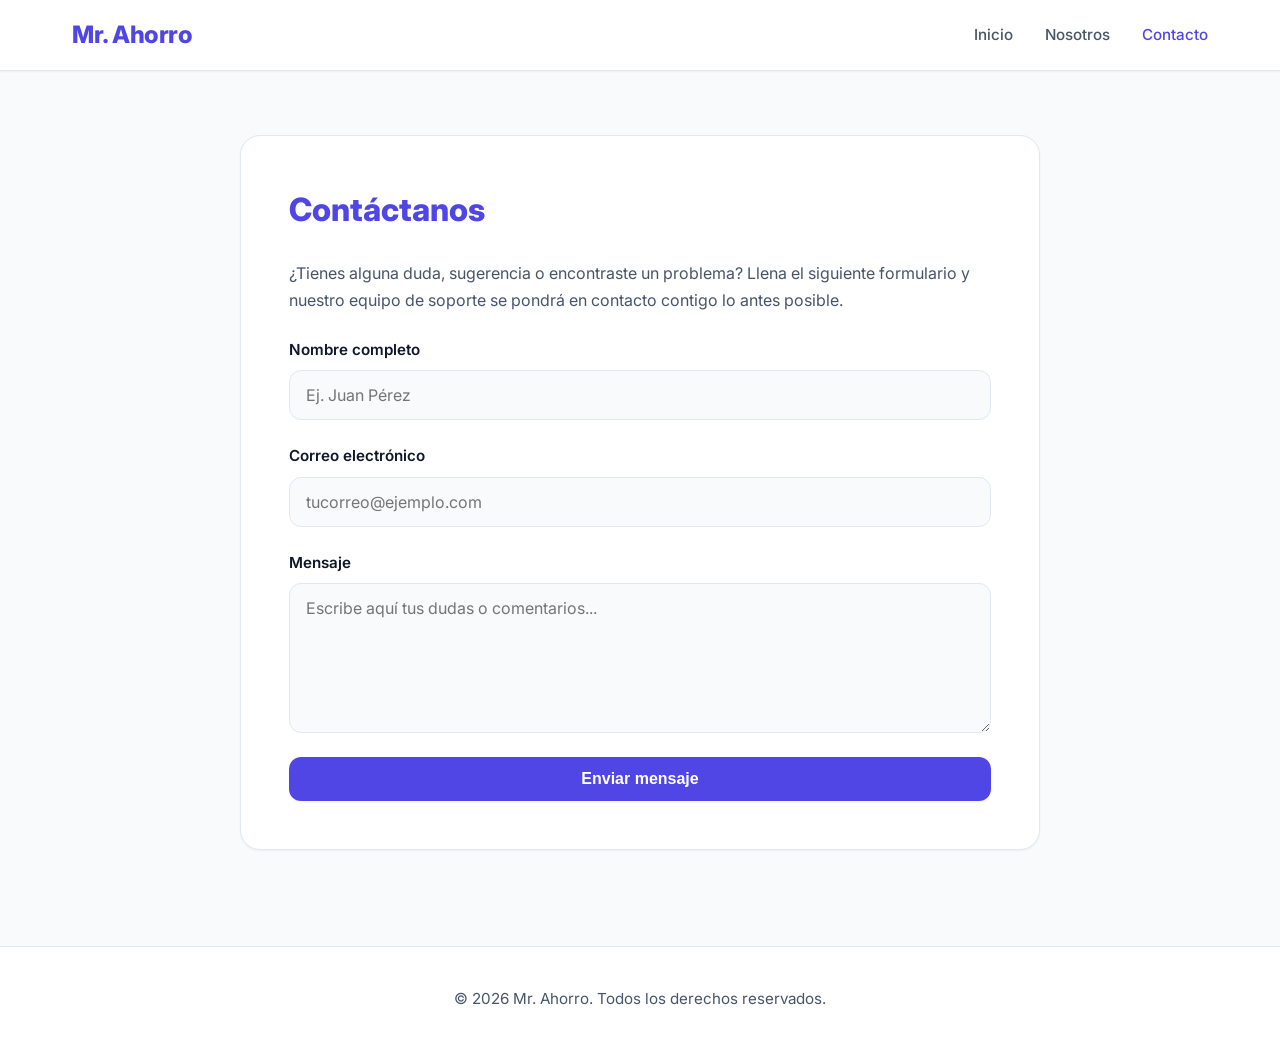
==== pages/contacto.html @ 80b78a88 "Primer comit fase 1" ====
<!DOCTYPE html>
<html lang="es">
<head>
    <meta charset="UTF-8">
    <meta name="viewport" content="width=device-width, initial-scale=1.0">
    <title>Contacto | Mr. Ahorro</title>
    <meta name="description" content="Ponte en contacto con el equipo de soporte de Mr. Ahorro.">
    <!-- Google Fonts: Inter -->
    <link rel="preconnect" href="https://fonts.googleapis.com">
    <link rel="preconnect" href="https://fonts.gstatic.com" crossorigin>
    <link href="https://fonts.googleapis.com/css2?family=Inter:wght@400;500;600;700;800&display=swap" rel="stylesheet">
    <link rel="stylesheet" href="../css/style.css">
</head>
<body class="page">
    <header class="header">
        <div class="header__container">
            <a href="../index.html" class="header__logo">Mr. Ahorro</a>
            <nav class="nav">
                <ul class="nav__list">
                    <li class="nav__item">
                        <a href="../index.html" class="nav__link">Inicio</a>
                    </li>
                    <li class="nav__item">
                        <a href="nosotros.html" class="nav__link">Nosotros</a>
                    </li>
                    <li class="nav__item">
                        <a href="contacto.html" class="nav__link nav__link--active">Contacto</a>
                    </li>
                </ul>
            </nav>
        </div>
    </header>

    <main class="main">
        <section class="content-section">
            <h1 class="content-section__title">Contáctanos</h1>
            <p class="content-section__text">
                ¿Tienes alguna duda, sugerencia o encontraste un problema? Llena el siguiente formulario y nuestro equipo de soporte se pondrá en contacto contigo lo antes posible.
            </p>
            
            <form action="#" class="form" onsubmit="event.preventDefault(); alert('¡Mensaje enviado correctamente!');">
                <div class="form__group">
                    <label for="name" class="form__label">Nombre completo</label>
                    <input type="text" id="name" class="form__input" placeholder="Ej. Juan Pérez" required>
                </div>
                
                <div class="form__group">
                    <label for="email" class="form__label">Correo electrónico</label>
                    <input type="email" id="email" class="form__input" placeholder="tucorreo@ejemplo.com" required>
                </div>

                <div class="form__group">
                    <label for="message" class="form__label">Mensaje</label>
                    <textarea id="message" class="form__textarea" placeholder="Escribe aquí tus dudas o comentarios..." required></textarea>
                </div>

                <button type="submit" class="btn btn--primary">Enviar mensaje</button>
            </form>
        </section>
    </main>

    <footer class="footer">
        <p class="footer__text">&copy; 2026 Mr. Ahorro. Todos los derechos reservados.</p>
    </footer>
</body>
</html>
---- css/style.css ----
/* 
  Variables globales del sistema de diseño (Tokens). 
  Centralizamos los colores, sombreados y medidas principales para facilitar 
  el mantenimiento y mantener la coherencia en todo el proyecto.
*/
:root {
  /* Paleta de colores para el Modo Claro (Por defecto) */
  --bg-color: #f8fafc;
  --surface-color: #ffffff;
  --text-primary: #0f172a;
  --text-secondary: #475569;
  --primary-color: #4f46e5;
  --primary-hover: #4338ca;
  --border-color: #e2e8f0;
  
  /* Sistema de sombras para crear profundidad visual en las tarjetas y contenedores */
  --shadow-sm: 0 1px 2px 0 rgb(0 0 0 / 0.05);
  --shadow-md: 0 4px 6px -1px rgb(0 0 0 / 0.1), 0 2px 4px -2px rgb(0 0 0 / 0.1);
  --shadow-lg: 0 10px 15px -3px rgb(0 0 0 / 0.1), 0 4px 6px -4px rgb(0 0 0 / 0.1);
  
  /* Radios de borde estandarizados para un diseño más amigable y moderno */
  --radius-sm: 0.375rem;
  --radius-md: 0.75rem;
  --radius-lg: 1.25rem;
}

@media (prefers-color-scheme: dark) {
  :root {
    /* Adaptación automática al Modo Oscuro. 
       Si el sistema operativo del usuario prefiere colores oscuros, sobreescribimos 
       las variables para garantizar una lectura cómoda y un diseño adaptado a la noche. */
    --bg-color: #0f172a;
    --surface-color: #1e293b;
    --text-primary: #f8fafc;
    --text-secondary: #94a3b8;
    --primary-color: #818cf8;
    --primary-hover: #a5b4fc;
    --border-color: #334155;
    
    /* Ajustamos la opacidad de las sombras debido a que en fondos oscuros necesitan 
       ser más pronunciadas para generar la misma percepción de elevación. */
    --shadow-sm: 0 1px 2px 0 rgb(0 0 0 / 0.5);
    --shadow-md: 0 4px 6px -1px rgb(0 0 0 / 0.5), 0 2px 4px -2px rgb(0 0 0 / 0.5);
    --shadow-lg: 0 10px 15px -3px rgb(0 0 0 / 0.8), 0 4px 6px -4px rgb(0 0 0 / 0.6);
  }
}

/* 
  Reinicio de estilos base del navegador (Reset CSS).
  Aseguramos que todos los elementos partan del mismo estado sin importar desde 
  qué navegador se visiten.
*/
* {
  margin: 0;
  padding: 0;
  box-sizing: border-box;
}

/* 
  Estructura fundamental del documento.
  Definimos la tipografía principal del proyecto y preparamos el cuerpo 
  para ocupar al menos el tamaño completo de la pantalla (100vh).
*/
body {
  font-family: 'Inter', -apple-system, BlinkMacSystemFont, 'Segoe UI', Roboto, Helvetica, Arial, sans-serif;
  background-color: var(--bg-color);
  color: var(--text-primary);
  line-height: 1.6;
  display: flex;
  flex-direction: column;
  min-height: 100vh;
  /* Transición global para que los cambios de tema (Claro/Oscuro) sean fluidos */
  transition: background-color 0.3s ease, color 0.3s ease;
}

/* Configuración general para los enlaces interactivos */
a {
  text-decoration: none;
  color: inherit;
  transition: color 0.2s ease;
}

/* Eliminamos los puntos de las listas por defecto para utilizarlas estructuralmente */
ul {
  list-style: none;
}

/* =========================================================
   Arquitectura BEM (Block, Element, Modifier)
   A partir de aquí estructuramos el código visual en componentes.
========================================================= */

/* Bloque contenedor principal de la página, empleado para gestionar el layout vertical y el pie de página */
.page {
  display: flex;
  flex-direction: column;
  flex: 1;
}

/* 
  Encabezado Principal (Header).
  Se mantiene fijo en la parte superior mediante position: sticky 
  para que el usuario nunca pierda la barra de navegación al desplazarse hacia abajo.
*/
.header {
  background-color: var(--surface-color);
  border-bottom: 1px solid var(--border-color);
  position: sticky;
  top: 0;
  z-index: 50;
  box-shadow: var(--shadow-sm);
  transition: background-color 0.3s ease;
}

.header__container {
  max-width: 1200px;
  margin: 0 auto;
  padding: 1rem 2rem;
  display: flex;
  align-items: center;
  justify-content: space-between;
}

.header__logo {
  font-size: 1.5rem;
  font-weight: 800;
  color: var(--primary-color);
  letter-spacing: -0.02em;
}

/* Navegación principal del sitio (Navbar) */
.nav__list {
  display: flex;
  gap: 2rem;
}

.nav__link {
  font-size: 0.95rem;
  font-weight: 500;
  color: var(--text-secondary);
}

/* Estado activo y efecto al situar el cursor (Hover) */
.nav__link:hover,
.nav__link--active {
  color: var(--primary-color);
}

/* 
  Optimización del encabezado para dispositivos móviles. 
  Cambiamos la dirección de los elementos a formato columna cuando el espacio es reducido.
*/
@media (max-width: 768px) {
  .header__container {
    flex-direction: column;
    gap: 1rem;
  }
  .nav__list {
    gap: 1rem;
    flex-wrap: wrap;
    justify-content: center;
  }
}

/* 
  Área principal de contenido.
  Centraliza el espacio de trabajo con un ancho máximo estipulado.
*/
.main {
  flex: 1;
  max-width: 1200px;
  margin: 0 auto;
  padding: 4rem 2rem;
  width: 100%;
}

/* Sección de introducción en la página de inicio (Hero Section) */
.hero {
  text-align: center;
  padding: 3rem 0 5rem 0;
}

.hero__title {
  font-size: 3.5rem;
  font-weight: 800;
  line-height: 1.1;
  margin-bottom: 1.5rem;
  color: var(--text-primary);
  letter-spacing: -0.03em;
}

.hero__subtitle {
  font-size: 1.25rem;
  color: var(--text-secondary);
  max-width: 600px;
  margin: 0 auto 2.5rem;
}

.hero__actions {
  display: flex;
  gap: 1rem;
  justify-content: center;
  flex-wrap: wrap;
}

/* 
  Componente global de botones.
  Estandariza los espaciados, bordes y transiciones de las llamadas a la acción.
*/
.btn {
  display: inline-flex;
  align-items: center;
  justify-content: center;
  padding: 0.75rem 1.75rem;
  font-size: 1rem;
  font-weight: 600;
  border-radius: var(--radius-md);
  cursor: pointer;
  transition: all 0.2s ease;
  border: 1px solid transparent;
}

/* Botón de acción primaria (ej. Enviar, Comprar) */
.btn--primary {
  background-color: var(--primary-color);
  color: #ffffff;
  box-shadow: var(--shadow-sm);
}

/* Efecto de elevación al posicionar el ratón encima del botón primario */
.btn--primary:hover {
  background-color: var(--primary-hover);
  transform: translateY(-2px);
  box-shadow: var(--shadow-md);
  color: #ffffff;
}

/* Botón de acción secundaria, utilizado para acciones alternativas menos invasivas */
.btn--secondary {
  background-color: transparent;
  color: var(--primary-color);
  border-color: var(--primary-color);
}

.btn--secondary:hover {
  background-color: var(--primary-color);
  color: #ffffff;
}

/* 
  Contenedor de tarjeta de características usando CSS Grids.
  Permite que las cajas se auto-ajusten según la resolución de la pantalla.
*/
.features {
  display: grid;
  grid-template-columns: repeat(auto-fit, minmax(300px, 1fr));
  gap: 2rem;
}

.feature-card {
  background-color: var(--surface-color);
  padding: 2.5rem 2rem;
  border-radius: var(--radius-lg);
  box-shadow: var(--shadow-sm);
  border: 1px solid var(--border-color);
  transition: transform 0.3s ease, box-shadow 0.3s ease;
}

.feature-card:hover {
  transform: translateY(-5px);
  box-shadow: var(--shadow-lg);
}

.feature-card__icon {
  font-size: 2.5rem;
  margin-bottom: 1.5rem;
  display: inline-block;
}

.feature-card__title {
  font-size: 1.25rem;
  font-weight: 700;
  margin-bottom: 0.75rem;
  color: var(--text-primary);
}

.feature-card__text {
  color: var(--text-secondary);
  font-size: 1rem;
  line-height: 1.5;
}

/* 
  Contenedores de texto amplios para páginas de información (Ej. Nosotros, Soporte).
*/
.content-section {
  background-color: var(--surface-color);
  padding: 3rem;
  border-radius: var(--radius-lg);
  box-shadow: var(--shadow-sm);
  border: 1px solid var(--border-color);
  margin-bottom: 2rem;
  max-width: 800px;
  margin-left: auto;
  margin-right: auto;
}

.content-section__title {
  font-size: 2rem;
  font-weight: 800;
  margin-bottom: 1.5rem;
  color: var(--primary-color);
}

.content-section__text {
  margin-bottom: 1.5rem;
  color: var(--text-secondary);
  line-height: 1.7;
}

.content-section__list {
  margin-top: 1.5rem;
  padding-left: 1.5rem;
  list-style: disc;
  color: var(--text-secondary);
}

.content-section__list-item {
  margin-bottom: 0.5rem;
}

/* 
  Estructura global de formularios.
  Organiza los campos de entrada verticales y establece sus márgenes intermedios.
*/
.form {
  display: flex;
  flex-direction: column;
  gap: 1.5rem;
}

.form__group {
  display: flex;
  flex-direction: column;
  gap: 0.5rem;
}

.form__label {
  font-size: 0.95rem;
  font-weight: 600;
  color: var(--text-primary);
}

.form__input,
.form__textarea {
  padding: 0.875rem 1rem;
  border-radius: var(--radius-md);
  border: 1px solid var(--border-color);
  background-color: var(--bg-color);
  color: var(--text-primary);
  font-family: inherit;
  font-size: 1rem;
  transition: border-color 0.2s ease, box-shadow 0.2s ease;
}

/* Focalización del campo activo. Resalta visualmente dónde está posicionado el usuario */
.form__input:focus,
.form__textarea:focus {
  outline: none;
  border-color: var(--primary-color);
  box-shadow: 0 0 0 3px rgba(79, 70, 229, 0.15);
}

.form__textarea {
  resize: vertical; /* Permite únicamente el redimensionado vertical para no romper el contenedor */
  min-height: 150px;
}

/* 
  Pie inferior (Footer).
  Componente situado al fondo del documento con información legal y complementaria.
*/
.footer {
  background-color: var(--surface-color);
  border-top: 1px solid var(--border-color);
  padding: 2.5rem;
  text-align: center;
  margin-top: auto;
}

.footer__text {
  color: var(--text-secondary);
  font-size: 0.95rem;
}
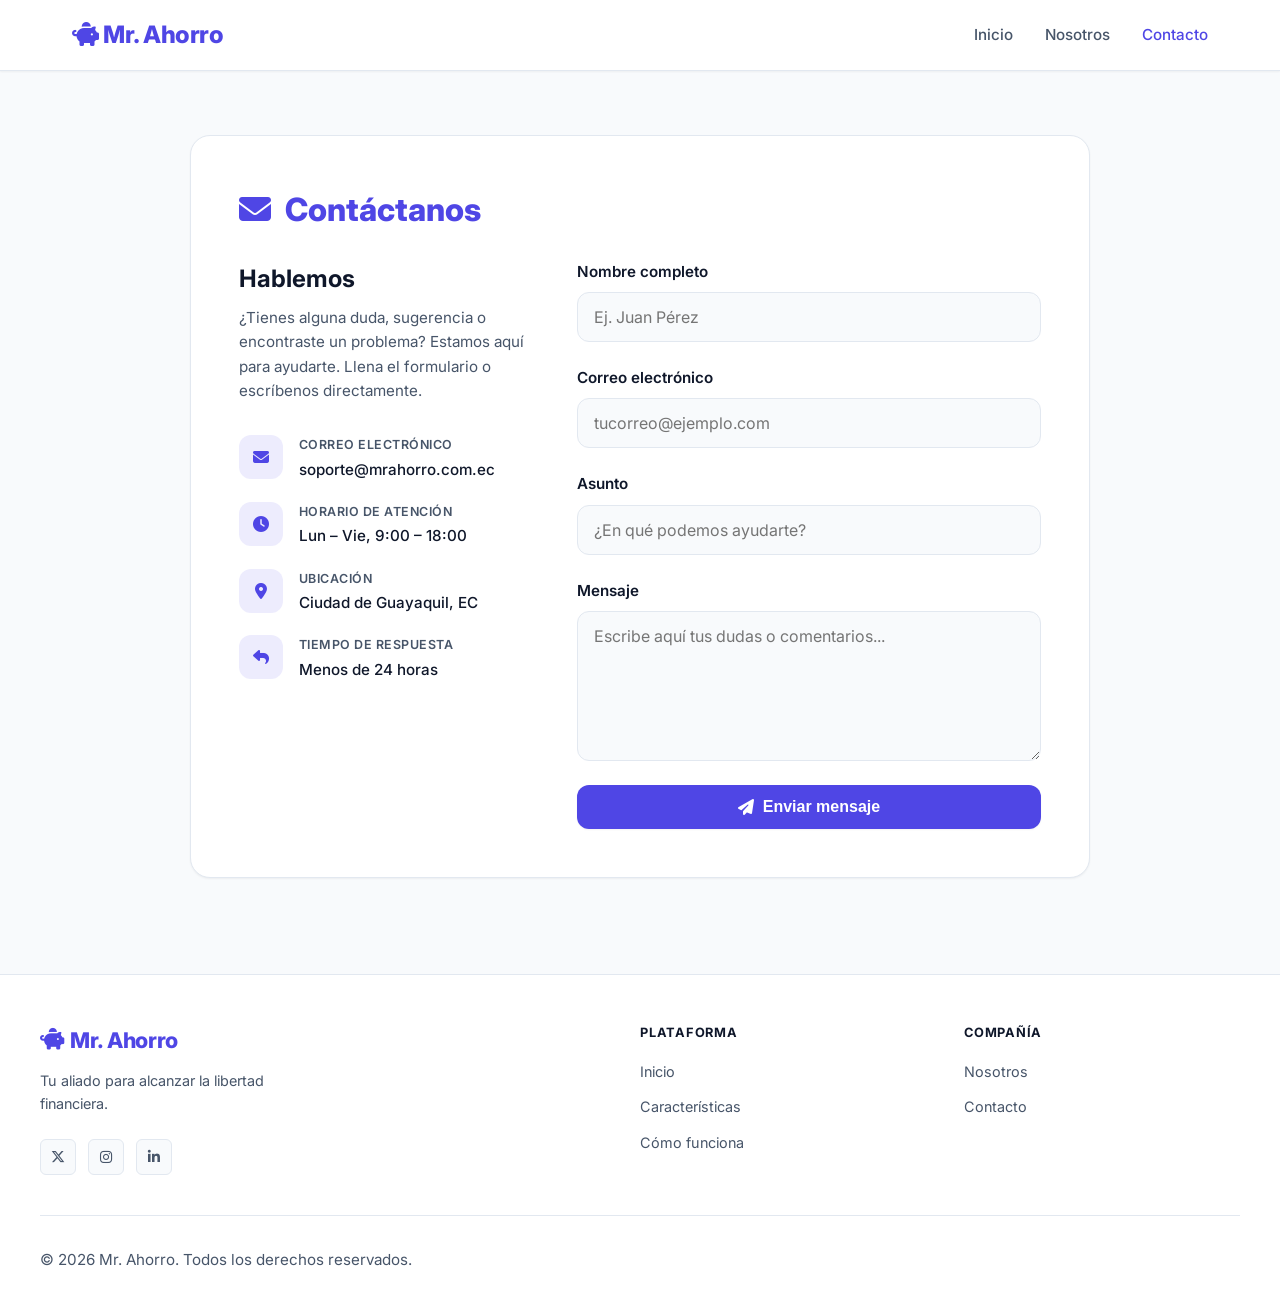
==== commit c5cf59fd: "agregamos seccion de  como funciona ,  descripcion en contactos js para el sistema responsivo" ====
--- a/pages/contacto.html
+++ b/pages/contacto.html
@@ -5,17 +5,29 @@
     <meta name="viewport" content="width=device-width, initial-scale=1.0">
     <title>Contacto | Mr. Ahorro</title>
     <meta name="description" content="Ponte en contacto con el equipo de soporte de Mr. Ahorro.">
-    <!-- Google Fonts: Inter -->
     <link rel="preconnect" href="https://fonts.googleapis.com">
     <link rel="preconnect" href="https://fonts.gstatic.com" crossorigin>
     <link href="https://fonts.googleapis.com/css2?family=Inter:wght@400;500;600;700;800&display=swap" rel="stylesheet">
+    <!-- Font Awesome 6 Free — íconos vectoriales -->
+    <link rel="stylesheet" href="https://cdnjs.cloudflare.com/ajax/libs/font-awesome/6.5.1/css/all.min.css">
     <link rel="stylesheet" href="../css/style.css">
 </head>
 <body class="page">
+
+    <!-- ════════════════════════════════════════════════════
+         ENCABEZADO / NAVEGACIÓN
+    ════════════════════════════════════════════════════ -->
     <header class="header">
         <div class="header__container">
-            <a href="../index.html" class="header__logo">Mr. Ahorro</a>
-            <nav class="nav">
+            <a href="../index.html" class="header__logo">
+                <i class="fa-solid fa-piggy-bank"></i> Mr. Ahorro
+            </a>
+            <button class="nav__toggle" id="navToggle"
+                    aria-label="Abrir menú de navegación"
+                    aria-expanded="false">
+                <i class="fa-solid fa-bars"></i>
+            </button>
+            <nav class="nav" id="navMenu" aria-label="Navegación principal">
                 <ul class="nav__list">
                     <li class="nav__item">
                         <a href="../index.html" class="nav__link">Inicio</a>
@@ -32,35 +44,145 @@
     </header>
 
     <main class="main">
-        <section class="content-section">
-            <h1 class="content-section__title">Contáctanos</h1>
-            <p class="content-section__text">
-                ¿Tienes alguna duda, sugerencia o encontraste un problema? Llena el siguiente formulario y nuestro equipo de soporte se pondrá en contacto contigo lo antes posible.
-            </p>
-            
-            <form action="#" class="form" onsubmit="event.preventDefault(); alert('¡Mensaje enviado correctamente!');">
-                <div class="form__group">
-                    <label for="name" class="form__label">Nombre completo</label>
-                    <input type="text" id="name" class="form__input" placeholder="Ej. Juan Pérez" required>
-                </div>
-                
-                <div class="form__group">
-                    <label for="email" class="form__label">Correo electrónico</label>
-                    <input type="email" id="email" class="form__input" placeholder="tucorreo@ejemplo.com" required>
+        <section class="content-section" style="max-width: 900px;">
+            <h1 class="content-section__title">
+                <i class="fa-solid fa-envelope" style="margin-right:0.5rem;"></i>
+                Contáctanos
+            </h1>
+
+            <!-- Layout dividido: info de contacto + formulario -->
+            <div class="contact-layout">
+
+                <!-- Panel izquierdo: información de contacto -->
+                <div class="contact-info">
+                    <div>
+                        <h2 class="contact-info__title">Hablemos</h2>
+                        <p class="contact-info__text">
+                            ¿Tienes alguna duda, sugerencia o encontraste un problema?
+                            Estamos aquí para ayudarte. Llena el formulario o escríbenos
+                            directamente.
+                        </p>
+                    </div>
+
+                    <div class="contact-items">
+                        <div class="contact-item">
+                            <div class="contact-item__icon">
+                                <i class="fa-solid fa-envelope"></i>
+                            </div>
+                            <div>
+                                <p class="contact-item__label">Correo electrónico</p>
+                                <p class="contact-item__value">soporte@mrahorro.com.ec</p>
+                            </div>
+                        </div>
+                        <div class="contact-item">
+                            <div class="contact-item__icon">
+                                <i class="fa-solid fa-clock"></i>
+                            </div>
+                            <div>
+                                <p class="contact-item__label">Horario de atención</p>
+                                <p class="contact-item__value">Lun – Vie, 9:00 – 18:00</p>
+                            </div>
+                        </div>
+                        <div class="contact-item">
+                            <div class="contact-item__icon">
+                                <i class="fa-solid fa-location-dot"></i>
+                            </div>
+                            <div>
+                                <p class="contact-item__label">Ubicación</p>
+                                <p class="contact-item__value">Ciudad de Guayaquil, EC</p>
+                            </div>
+                        </div>
+                        <div class="contact-item">
+                            <div class="contact-item__icon">
+                                <i class="fa-solid fa-reply"></i>
+                            </div>
+                            <div>
+                                <p class="contact-item__label">Tiempo de respuesta</p>
+                                <p class="contact-item__value">Menos de 24 horas</p>
+                            </div>
+                        </div>
+                    </div>
                 </div>
 
-                <div class="form__group">
-                    <label for="message" class="form__label">Mensaje</label>
-                    <textarea id="message" class="form__textarea" placeholder="Escribe aquí tus dudas o comentarios..." required></textarea>
+                <!-- Panel derecho: formulario -->
+                <div>
+                    <form action="#" class="form"
+                          onsubmit="event.preventDefault(); alert('¡Mensaje enviado correctamente! Te contactaremos pronto.');">
+                        <div class="form__group">
+                            <label for="name" class="form__label">Nombre completo</label>
+                            <input type="text" id="name" class="form__input"
+                                   placeholder="Ej. Juan Pérez" required>
+                        </div>
+                        <div class="form__group">
+                            <label for="email" class="form__label">Correo electrónico</label>
+                            <input type="email" id="email" class="form__input"
+                                   placeholder="tucorreo@ejemplo.com" required>
+                        </div>
+                        <div class="form__group">
+                            <label for="subject" class="form__label">Asunto</label>
+                            <input type="text" id="subject" class="form__input"
+                                   placeholder="¿En qué podemos ayudarte?">
+                        </div>
+                        <div class="form__group">
+                            <label for="message" class="form__label">Mensaje</label>
+                            <textarea id="message" class="form__textarea"
+                                      placeholder="Escribe aquí tus dudas o comentarios..."
+                                      required></textarea>
+                        </div>
+                        <button type="submit" class="btn btn--primary">
+                            <i class="fa-solid fa-paper-plane"></i>&nbsp; Enviar mensaje
+                        </button>
+                    </form>
                 </div>
 
-                <button type="submit" class="btn btn--primary">Enviar mensaje</button>
-            </form>
+            </div>
         </section>
     </main>
 
     <footer class="footer">
-        <p class="footer__text">&copy; 2026 Mr. Ahorro. Todos los derechos reservados.</p>
+        <div class="footer__grid">
+            <div class="footer__brand">
+                <a href="../index.html" class="footer__logo">
+                    <i class="fa-solid fa-piggy-bank"></i> Mr. Ahorro
+                </a>
+                <p class="footer__brand-text">
+                    Tu aliado para alcanzar la libertad financiera.
+                </p>
+                <div class="footer__social">
+                    <a href="#" class="footer__social-link" aria-label="Twitter / X">
+                        <i class="fa-brands fa-x-twitter"></i>
+                    </a>
+                    <a href="#" class="footer__social-link" aria-label="Instagram">
+                        <i class="fa-brands fa-instagram"></i>
+                    </a>
+                    <a href="#" class="footer__social-link" aria-label="LinkedIn">
+                        <i class="fa-brands fa-linkedin-in"></i>
+                    </a>
+                </div>
+            </div>
+            <nav class="footer__nav" aria-label="Plataforma">
+                <h3 class="footer__nav-title">Plataforma</h3>
+                <ul class="footer__nav-list">
+                    <li><a href="../index.html" class="footer__nav-link">Inicio</a></li>
+                    <li><a href="../index.html#caracteristicas" class="footer__nav-link">Características</a></li>
+                    <li><a href="../index.html#como-funciona" class="footer__nav-link">Cómo funciona</a></li>
+                </ul>
+            </nav>
+            <nav class="footer__nav" aria-label="Compañía">
+                <h3 class="footer__nav-title">Compañía</h3>
+                <ul class="footer__nav-list">
+                    <li><a href="nosotros.html" class="footer__nav-link">Nosotros</a></li>
+                    <li><a href="contacto.html" class="footer__nav-link">Contacto</a></li>
+                </ul>
+            </nav>
+        </div>
+        <div class="footer__bottom">
+            <p class="footer__text">
+                &copy; <span id="year"></span> Mr. Ahorro. Todos los derechos reservados.
+            </p>
+        </div>
     </footer>
+
+    <script src="../js/main.js"></script>
 </body>
-</html>
+</html>
--- a/css/style.css
+++ b/css/style.css
@@ -272,9 +272,17 @@
 }
 
 .feature-card__icon {
-  font-size: 2.5rem;
+  width: 3.5rem;
+  height: 3.5rem;
+  background-color: rgba(79, 70, 229, 0.1);
+  color: var(--primary-color);
+  border-radius: var(--radius-md);
+  display: flex;
+  align-items: center;
+  justify-content: center;
+  font-size: 1.5rem;
   margin-bottom: 1.5rem;
-  display: inline-block;
+  flex-shrink: 0;
 }
 
 .feature-card__title {
@@ -392,3 +400,623 @@
   color: var(--text-secondary);
   font-size: 0.95rem;
 }
+
+/* ==========================================================
+   FASE 2 — Diseño Responsive, Nuevas Secciones e Íconos
+   Mejoras visuales y layout multi-breakpoint.
+========================================================== */
+
+/* ── Botón hamburguesa (solo visible en móvil) ──────────── */
+.nav__toggle {
+  display: none;
+  background: none;
+  border: none;
+  cursor: pointer;
+  color: var(--text-primary);
+  font-size: 1.25rem;
+  padding: 0.5rem;
+  border-radius: var(--radius-sm);
+  line-height: 1;
+  transition: background-color 0.2s ease, color 0.2s ease;
+}
+
+.nav__toggle:hover {
+  background-color: var(--border-color);
+  color: var(--primary-color);
+}
+
+/* ── Badge/Píldora decorativa del Hero ──────────────────── */
+.hero__badge {
+  display: inline-flex;
+  align-items: center;
+  gap: 0.5rem;
+  background-color: rgba(79, 70, 229, 0.1);
+  color: var(--primary-color);
+  border: 1px solid rgba(79, 70, 229, 0.2);
+  padding: 0.4rem 1rem;
+  border-radius: 999px;
+  font-size: 0.875rem;
+  font-weight: 600;
+  margin-bottom: 1.75rem;
+}
+
+/* Gradiente radial sutil detrás del héroe */
+.hero {
+  background: radial-gradient(ellipse 80% 60% at 50% 0%,
+    rgba(79, 70, 229, 0.07) 0%, transparent 70%);
+}
+
+/* ── Encabezados de sección reutilizables ───────────────── */
+.section-header {
+  text-align: center;
+  margin-bottom: 3rem;
+}
+
+.section-title {
+  font-size: 2.25rem;
+  font-weight: 800;
+  color: var(--text-primary);
+  letter-spacing: -0.02em;
+  margin-bottom: 0.75rem;
+}
+
+.section-subtitle {
+  color: var(--text-secondary);
+  font-size: 1.05rem;
+  max-width: 540px;
+  margin: 0 auto;
+  line-height: 1.6;
+}
+
+/* Espaciado de la sección características */
+.features-section {
+  margin-bottom: 5rem;
+}
+
+/* ── Sección "Cómo funciona" (Steps) ────────────────────── */
+.steps-section {
+  background-color: var(--surface-color);
+  border-radius: var(--radius-lg);
+  padding: 4rem 3rem;
+  border: 1px solid var(--border-color);
+  margin-bottom: 5rem;
+}
+
+.steps {
+  display: grid;
+  grid-template-columns: repeat(3, 1fr);
+  gap: 2.5rem;
+}
+
+.step {
+  text-align: center;
+}
+
+.step__number {
+  width: 3.5rem;
+  height: 3.5rem;
+  background-color: var(--primary-color);
+  color: #ffffff;
+  border-radius: 50%;
+  display: flex;
+  align-items: center;
+  justify-content: center;
+  font-size: 1.2rem;
+  margin: 0 auto 1.25rem;
+}
+
+.step__title {
+  font-size: 1.1rem;
+  font-weight: 700;
+  color: var(--text-primary);
+  margin-bottom: 0.5rem;
+}
+
+.step__text {
+  color: var(--text-secondary);
+  font-size: 0.95rem;
+  line-height: 1.6;
+}
+
+/* ── Sección de Estadísticas ─────────────────────────────── */
+.stats-section {
+  display: grid;
+  grid-template-columns: repeat(4, 1fr);
+  gap: 1.5rem;
+  margin-bottom: 5rem;
+}
+
+.stat-card {
+  background-color: var(--surface-color);
+  border: 1px solid var(--border-color);
+  border-radius: var(--radius-lg);
+  padding: 2rem 1.5rem;
+  text-align: center;
+  transition: transform 0.3s ease, box-shadow 0.3s ease;
+}
+
+.stat-card:hover {
+  transform: translateY(-4px);
+  box-shadow: var(--shadow-md);
+}
+
+.stat-card__icon {
+  font-size: 1.75rem;
+  color: var(--primary-color);
+  margin-bottom: 0.75rem;
+}
+
+.stat-card__value {
+  display: block;
+  font-size: 2.25rem;
+  font-weight: 800;
+  color: var(--text-primary);
+  letter-spacing: -0.03em;
+  margin-bottom: 0.25rem;
+}
+
+.stat-card__label {
+  color: var(--text-secondary);
+  font-size: 0.875rem;
+  font-weight: 500;
+}
+
+/* ── Sección CTA ─────────────────────────────────────────── */
+.cta-section {
+  background: linear-gradient(135deg, var(--primary-color) 0%, #7c3aed 100%);
+  border-radius: var(--radius-lg);
+  padding: 4.5rem 2rem;
+  text-align: center;
+  margin-bottom: 5rem;
+  color: #ffffff;
+  position: relative;
+  overflow: hidden;
+}
+
+/* Círculos decorativos de fondo */
+.cta-section::before,
+.cta-section::after {
+  content: '';
+  position: absolute;
+  background: rgba(255, 255, 255, 0.06);
+  border-radius: 50%;
+  pointer-events: none;
+}
+
+.cta-section::before {
+  width: 420px;
+  height: 420px;
+  top: -50%;
+  right: -8%;
+}
+
+.cta-section::after {
+  width: 300px;
+  height: 300px;
+  bottom: -40%;
+  left: -4%;
+}
+
+.cta-section__title {
+  font-size: 2.25rem;
+  font-weight: 800;
+  margin-bottom: 1rem;
+  letter-spacing: -0.02em;
+  position: relative;
+  z-index: 1;
+}
+
+.cta-section__text {
+  font-size: 1.1rem;
+  opacity: 0.9;
+  max-width: 500px;
+  margin: 0 auto 2rem;
+  line-height: 1.6;
+  position: relative;
+  z-index: 1;
+}
+
+.cta-section__actions {
+  display: flex;
+  gap: 1rem;
+  justify-content: center;
+  flex-wrap: wrap;
+  position: relative;
+  z-index: 1;
+}
+
+/* Variante blanca para CTAs sobre fondos oscuros */
+.btn--white {
+  background-color: #ffffff;
+  color: var(--primary-color);
+  border-color: transparent;
+  box-shadow: 0 4px 14px rgba(0, 0, 0, 0.2);
+}
+
+.btn--white:hover {
+  background-color: rgba(255, 255, 255, 0.92);
+  color: var(--primary-color);
+  transform: translateY(-2px);
+  box-shadow: 0 8px 20px rgba(0, 0, 0, 0.25);
+}
+
+/* Variante fantasma (borde blanco semitransparente) */
+.btn--ghost {
+  background-color: rgba(255, 255, 255, 0.12);
+  color: #ffffff;
+  border-color: rgba(255, 255, 255, 0.4);
+}
+
+.btn--ghost:hover {
+  background-color: rgba(255, 255, 255, 0.22);
+  color: #ffffff;
+  transform: translateY(-2px);
+}
+
+/* ── Footer mejorado con grid de columnas ─────────────────── */
+/* Override: quitamos text-align: center del footer base */
+.footer {
+  padding: 3rem 2rem 2rem;
+  text-align: left;
+}
+
+.footer__grid {
+  max-width: 1200px;
+  margin: 0 auto;
+  display: grid;
+  grid-template-columns: 2fr 1fr 1fr;
+  gap: 3rem;
+  padding-bottom: 2.5rem;
+  border-bottom: 1px solid var(--border-color);
+  margin-bottom: 2rem;
+}
+
+.footer__logo {
+  font-size: 1.35rem;
+  font-weight: 800;
+  color: var(--primary-color);
+  letter-spacing: -0.02em;
+  display: inline-flex;
+  align-items: center;
+  gap: 0.4rem;
+  margin-bottom: 0.75rem;
+}
+
+.footer__brand-text {
+  color: var(--text-secondary);
+  font-size: 0.9rem;
+  line-height: 1.6;
+  margin-bottom: 1.5rem;
+  max-width: 280px;
+}
+
+.footer__social {
+  display: flex;
+  gap: 0.75rem;
+}
+
+.footer__social-link {
+  width: 2.25rem;
+  height: 2.25rem;
+  background-color: var(--bg-color);
+  border: 1px solid var(--border-color);
+  border-radius: var(--radius-sm);
+  display: flex;
+  align-items: center;
+  justify-content: center;
+  color: var(--text-secondary);
+  font-size: 0.875rem;
+  transition: all 0.2s ease;
+}
+
+.footer__social-link:hover {
+  background-color: var(--primary-color);
+  border-color: var(--primary-color);
+  color: #ffffff;
+  transform: translateY(-2px);
+}
+
+.footer__nav-title {
+  font-size: 0.8rem;
+  font-weight: 700;
+  color: var(--text-primary);
+  text-transform: uppercase;
+  letter-spacing: 0.06em;
+  margin-bottom: 1rem;
+}
+
+.footer__nav-list {
+  display: flex;
+  flex-direction: column;
+  gap: 0.6rem;
+}
+
+.footer__nav-link {
+  color: var(--text-secondary);
+  font-size: 0.9rem;
+  transition: color 0.2s ease;
+}
+
+.footer__nav-link:hover {
+  color: var(--primary-color);
+}
+
+.footer__bottom {
+  max-width: 1200px;
+  margin: 0 auto;
+  display: flex;
+  justify-content: space-between;
+  align-items: center;
+  flex-wrap: wrap;
+  gap: 1rem;
+}
+
+/* ── Sección Nosotros: Grid de valores ───────────────────── */
+.values-grid {
+  display: grid;
+  grid-template-columns: repeat(auto-fit, minmax(200px, 1fr));
+  gap: 1.5rem;
+  margin-top: 2rem;
+  margin-bottom: 2.5rem;
+}
+
+.value-card {
+  background-color: var(--bg-color);
+  border-radius: var(--radius-md);
+  padding: 1.5rem;
+  text-align: center;
+  border: 1px solid var(--border-color);
+  transition: transform 0.3s ease, box-shadow 0.3s ease;
+}
+
+.value-card:hover {
+  transform: translateY(-4px);
+  box-shadow: var(--shadow-md);
+}
+
+.value-card__icon {
+  width: 3rem;
+  height: 3rem;
+  background-color: rgba(79, 70, 229, 0.1);
+  color: var(--primary-color);
+  border-radius: var(--radius-md);
+  display: flex;
+  align-items: center;
+  justify-content: center;
+  font-size: 1.25rem;
+  margin: 0 auto 1rem;
+}
+
+.value-card__title {
+  font-size: 0.95rem;
+  font-weight: 700;
+  color: var(--text-primary);
+  margin-bottom: 0.375rem;
+}
+
+.value-card__text {
+  font-size: 0.875rem;
+  color: var(--text-secondary);
+  line-height: 1.5;
+}
+
+/* ── Sección Contacto: Layout dividido ───────────────────── */
+.contact-layout {
+  display: grid;
+  grid-template-columns: 1fr 1.6fr;
+  gap: 3rem;
+  align-items: start;
+}
+
+.contact-info__title {
+  font-size: 1.5rem;
+  font-weight: 700;
+  color: var(--text-primary);
+  margin-bottom: 0.5rem;
+}
+
+.contact-info__text {
+  color: var(--text-secondary);
+  font-size: 0.95rem;
+  line-height: 1.6;
+  margin-bottom: 2rem;
+}
+
+.contact-items {
+  display: flex;
+  flex-direction: column;
+  gap: 1.25rem;
+}
+
+.contact-item {
+  display: flex;
+  align-items: flex-start;
+  gap: 1rem;
+}
+
+.contact-item__icon {
+  width: 2.75rem;
+  height: 2.75rem;
+  background-color: rgba(79, 70, 229, 0.1);
+  color: var(--primary-color);
+  border-radius: var(--radius-md);
+  display: flex;
+  align-items: center;
+  justify-content: center;
+  font-size: 1rem;
+  flex-shrink: 0;
+}
+
+.contact-item__label {
+  font-size: 0.78rem;
+  font-weight: 600;
+  color: var(--text-secondary);
+  text-transform: uppercase;
+  letter-spacing: 0.04em;
+  margin-bottom: 0.15rem;
+}
+
+.contact-item__value {
+  font-size: 0.95rem;
+  color: var(--text-primary);
+  font-weight: 500;
+}
+
+/* ── Breakpoint: Tablet (≤ 1024px) ──────────────────────── */
+@media (max-width: 1024px) {
+  .hero__title {
+    font-size: 2.75rem;
+  }
+
+  .stats-section {
+    grid-template-columns: repeat(2, 1fr);
+  }
+
+  .footer__grid {
+    grid-template-columns: 1fr 1fr;
+  }
+
+  .footer__brand {
+    grid-column: 1 / -1;
+  }
+
+  .contact-layout {
+    grid-template-columns: 1fr;
+    gap: 2rem;
+  }
+}
+
+/* ── Breakpoint: Móvil (≤ 768px) ────────────────────────── */
+@media (max-width: 768px) {
+  /* Menú hamburguesa */
+  .nav__toggle {
+    display: flex;
+    align-items: center;
+    justify-content: center;
+  }
+
+  /* Override del media query previo: logo + toggle en la misma fila */
+  .header__container {
+    flex-direction: row;
+    flex-wrap: wrap;
+  }
+
+  /* Nav oculta por defecto; .nav--open la muestra */
+  .nav {
+    width: 100%;
+    display: none;
+    border-top: 1px solid var(--border-color);
+    padding-top: 0.25rem;
+  }
+
+  .nav--open {
+    display: block;
+  }
+
+  /* Override del media query previo: lista vertical sin gap */
+  .nav__list {
+    flex-direction: column;
+    gap: 0;
+    flex-wrap: nowrap;
+    justify-content: flex-start;
+    padding: 0.25rem 0;
+  }
+
+  .nav__link {
+    display: block;
+    padding: 0.75rem 1rem;
+    text-align: center;
+  }
+
+  /* Hero */
+  .hero {
+    padding: 2rem 0 3rem;
+  }
+
+  .hero__title {
+    font-size: 2rem;
+  }
+
+  .hero__subtitle {
+    font-size: 1rem;
+  }
+
+  /* Tipografía de secciones */
+  .section-title {
+    font-size: 1.75rem;
+  }
+
+  .main {
+    padding: 2rem 1.25rem;
+  }
+
+  /* Steps */
+  .steps {
+    grid-template-columns: 1fr;
+    gap: 2rem;
+  }
+
+  .steps-section {
+    padding: 2.5rem 1.5rem;
+  }
+
+  /* Stats */
+  .stats-section {
+    grid-template-columns: repeat(2, 1fr);
+    gap: 1rem;
+  }
+
+  /* CTA */
+  .cta-section {
+    padding: 3rem 1.5rem;
+  }
+
+  .cta-section__title {
+    font-size: 1.75rem;
+  }
+
+  /* Footer */
+  .footer__grid {
+    grid-template-columns: 1fr;
+    gap: 2rem;
+  }
+
+  .footer__brand {
+    grid-column: auto;
+  }
+
+  .footer__bottom {
+    flex-direction: column;
+    text-align: center;
+  }
+
+  .footer__brand-text {
+    max-width: 100%;
+  }
+
+  /* Content-section para páginas interiores */
+  .content-section {
+    padding: 2rem 1.5rem;
+  }
+}
+
+/* ── Breakpoint: Muy pequeño (≤ 480px) ──────────────────── */
+@media (max-width: 480px) {
+  .hero__title {
+    font-size: 1.75rem;
+  }
+
+  .stats-section {
+    grid-template-columns: 1fr 1fr;
+    gap: 0.75rem;
+  }
+
+  .stat-card {
+    padding: 1.5rem 1rem;
+  }
+
+  .btn {
+    padding: 0.625rem 1.25rem;
+    font-size: 0.9rem;
+  }
+}
